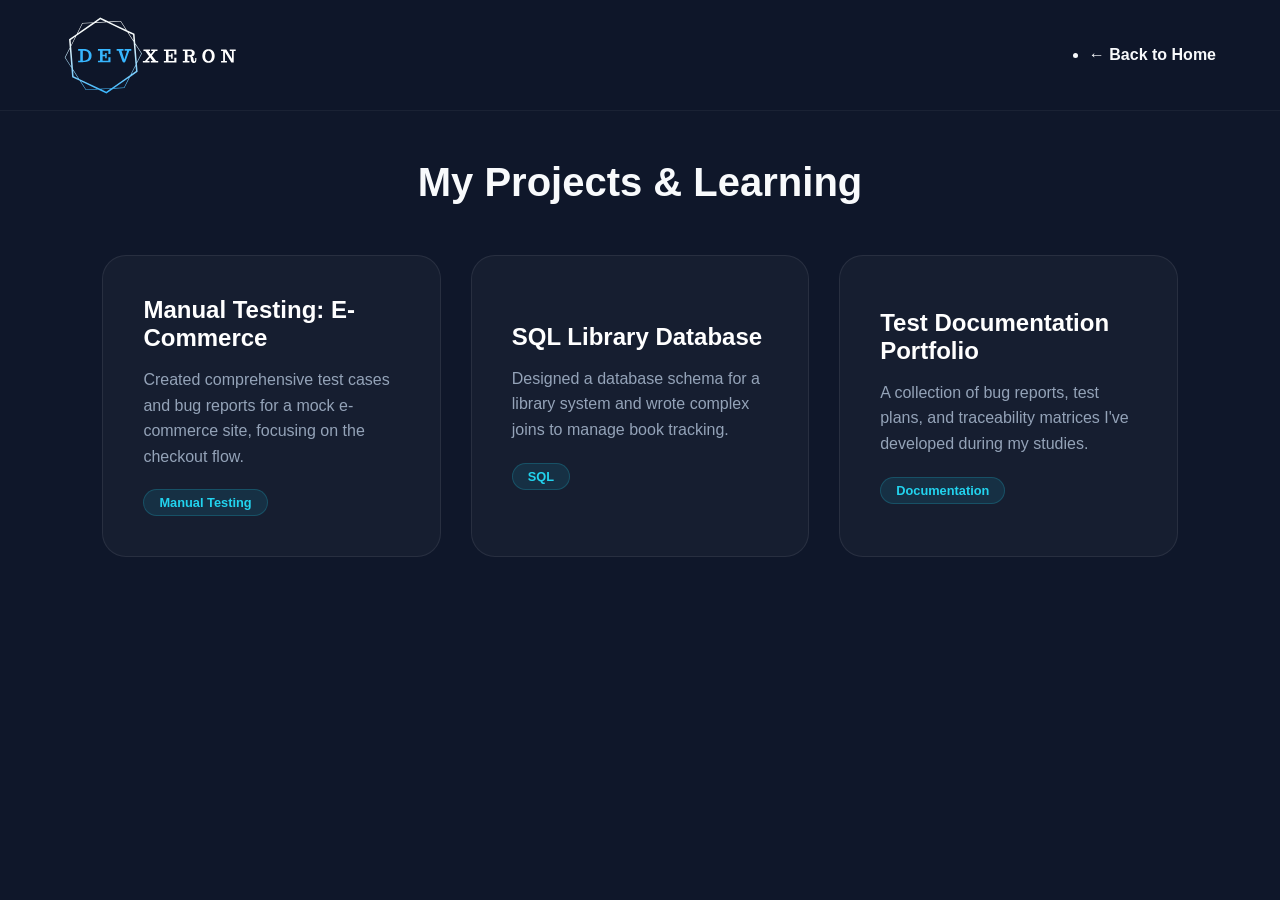
==== portfolio.html @ 234ac5cc "Devxeron website: improved the code, separated portfolio from main html file and css file, improved " ====
<!DOCTYPE html>
<html lang="en">
<head>
    <meta charset="UTF-8">
    <meta name="viewport" content="width=device-width, initial-scale=1.0">
    <title>Devxeron | Projects</title>
    <link rel="stylesheet" href="portfolio-style.css">
</head>
<body>

<nav class="navbar">
    <div class="nav-container">
        <a href="index.html" class="logo-wrapper">
            <div class="logo-box">
                <img src="Images/Hexagon_Shape-cropped.svg" alt="" class="gear-rotate">
                <img src="Images/Devxeron_Logo-cropped.svg" alt="Devxeron" class="brand-text">
            </div>
        </a>
        <ul class="nav-links">
            <li><a href="index.html">← Back to Home</a></li>
        </ul>
    </div>
</nav>

<section class="project-page">
    <div class="container">
        <h2 class="section-title">My Projects & Learning</h2>
        <div class="project-grid">

            <div class="portfolio-card">
                <h3>Manual Testing: E-Commerce</h3>
                <p>Created comprehensive test cases and bug reports for a mock e-commerce site, focusing on the checkout flow.</p>
                <div class="tag">Manual Testing</div>
            </div>

            <div class="portfolio-card">
                <h3>SQL Library Database</h3>
                <p>Designed a database schema for a library system and wrote complex joins to manage book tracking.</p>
                <div class="tag">SQL</div>
            </div>

            <div class="portfolio-card">
                <h3>Test Documentation Portfolio</h3>
                <p>A collection of bug reports, test plans, and traceability matrices I've developed during my studies.</p>
                <div class="tag">Documentation</div>
            </div>

        </div>
    </div>
</section>

</body>
</html>
---- portfolio-style.css ----
/* --- 1. CORE VARIABLES --- */
:root {
    --bg-dark: #0f172a;
    --accent: #22d3ee;
    --text-white: #f8fafc;
    --text-dim: #94a3b8;
    --transition: all 0.3s cubic-bezier(0.4, 0, 0.2, 1);
}

* { margin: 0; padding: 0; box-sizing: border-box; }
body {
    background-color: var(--bg-dark);
    color: var(--text-white);
    font-family: 'Inter', sans-serif;
    overflow-x: hidden;
}

/* --- 2. NAVBAR (Fixed Height) --- */
.navbar {
    position: fixed; top: 0; width: 100%; padding: 15px 0;
    background: rgba(15, 23, 42, 0.98); backdrop-filter: blur(12px);
    z-index: 2000; border-bottom: 1px solid rgba(255, 255, 255, 0.05);
}
.nav-container {
    display: flex; justify-content: space-between; align-items: center;
    padding: 0 5%; max-width: 1400px; margin: 0 auto;
}
.logo-box { position: relative; display: flex; align-items: center; height: 80px; cursor: pointer; }
.gear-rotate { height: 100%; width: auto; position: absolute; left: -1px; z-index: 1; animation: gear-spin 15s linear infinite; }
.brand-text { height: 26px; width: auto; position: relative; z-index: 2; margin-left: 12px; }
@keyframes gear-spin { from { transform: rotate(0deg); } to { transform: rotate(360deg); } }
.nav-links a { text-decoration: none; color: var(--text-white); font-weight: 600; }

/* --- 3. PAGE SPACING (SOLVES OVERLAP) --- */
.project-page {
    padding: 160px 8% 80px; /* High padding to clear the navbar */
}
.section-title {
    font-size: 2.5rem; font-weight: 800; text-align: center; margin-bottom: 50px;
}

/* --- 4. THE GRID --- */
.project-grid {
    display: grid;
    grid-template-columns: repeat(auto-fit, minmax(300px, 1fr));
    gap: 30px;
    max-width: 1200px;
    margin: 0 auto;
}

/* --- 5. THE CARDS (POPUP & WHITE TEXT) --- */
.portfolio-card {
    background: rgba(255, 255, 255, 0.03);
    padding: 40px;
    border-radius: 24px;
    border: 1px solid rgba(255, 255, 255, 0.08);
    transition: var(--transition); /* This enables the "pop" feel */
    display: flex;
    flex-direction: column;
    justify-content: center;
    position: relative;
}

/* The "Popup" effect on hover */
.portfolio-card:hover {
    transform: translateY(-12px) scale(1.02); /* Moves up and grows slightly */
    background: rgba(255, 255, 255, 0.06);
    border-color: var(--accent);
    box-shadow: 0 20px 40px rgba(0, 0, 0, 0.4);
}

.portfolio-card h3 {
    color: #ffffff !important; /* Force White */
    margin-bottom: 15px;
    font-size: 1.5rem;
    font-weight: 700;
}

.portfolio-card p {
    color: var(--text-dim);
    font-size: 1rem;
    line-height: 1.6;
}

.tag {
    display: inline-block;
    background: rgba(34, 211, 238, 0.1);
    color: var(--accent);
    padding: 5px 15px;
    border-radius: 20px;
    font-size: 0.8rem;
    font-weight: 700;
    margin-top: 20px;
    width: fit-content;
    border: 1px solid rgba(34, 211, 238, 0.2);
}

/* --- 6. MOBILE OVERLAP FIX --- */
@media screen and (max-width: 768px) {
    .project-page {
        padding-top: 200px; /* Extra space because navbar stacks on mobile */
        padding-left: 20px;
        padding-right: 20px;
    }
    .nav-container {
        flex-direction: column;
        gap: 15px;
    }
    .section-title {
        font-size: 1.8rem;
    }
    .portfolio-card {
        padding: 30px;
    }
}
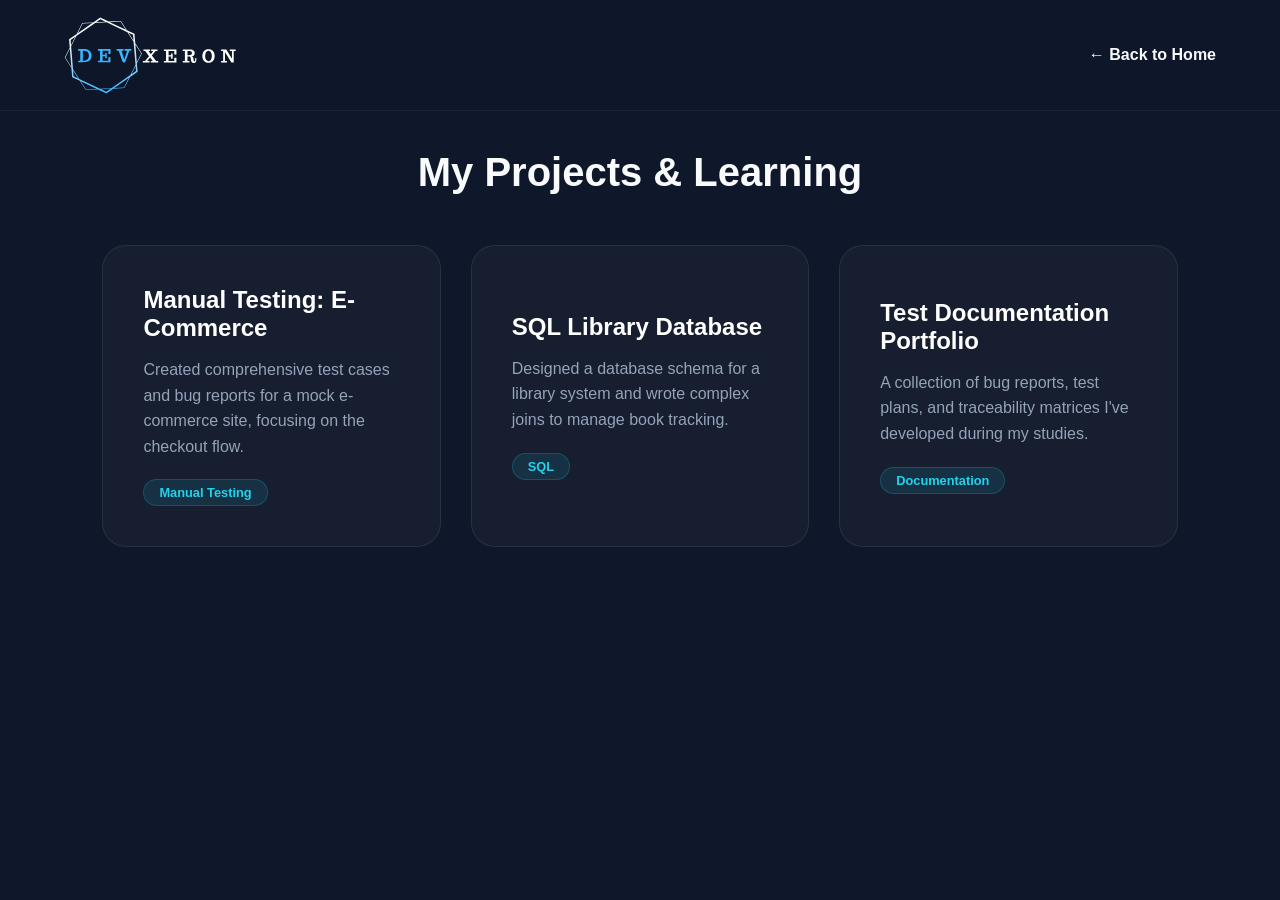
==== commit 541ade99: "Devxeron website: Mobile view changes, some bug fixes, some adjustments" ====
--- a/portfolio.html
+++ b/portfolio.html
@@ -10,18 +10,23 @@
 
 <nav class="navbar">
     <div class="nav-container">
+        <!-- Logo Wrapper (Left Side) -->
         <a href="index.html" class="logo-wrapper">
             <div class="logo-box">
                 <img src="Images/Hexagon_Shape-cropped.svg" alt="" class="gear-rotate">
                 <img src="Images/Devxeron_Logo-cropped.svg" alt="Devxeron" class="brand-text">
             </div>
         </a>
+
+        <!-- REMOVED THE EXTRA </a> TAG FROM HERE -->
+
         <ul class="nav-links">
             <li><a href="index.html">← Back to Home</a></li>
         </ul>
     </div>
 </nav>
-
+    </div>
+</nav>
 <section class="project-page">
     <div class="container">
         <h2 class="section-title">My Projects & Learning</h2>
--- a/portfolio-style.css
+++ b/portfolio-style.css
@@ -28,12 +28,39 @@
 .logo-box { position: relative; display: flex; align-items: center; height: 80px; cursor: pointer; }
 .gear-rotate { height: 100%; width: auto; position: absolute; left: -1px; z-index: 1; animation: gear-spin 15s linear infinite; }
 .brand-text { height: 26px; width: auto; position: relative; z-index: 2; margin-left: 12px; }
+
 @keyframes gear-spin { from { transform: rotate(0deg); } to { transform: rotate(360deg); } }
-.nav-links a { text-decoration: none; color: var(--text-white); font-weight: 600; }
 
+/* --- 2. NAVBAR REPAIR --- */
+
+/* 1. Target the list container */
+.nav-links {
+    display: flex;
+    list-style: none !important;
+    list-style-type: none !important;
+    margin: 0;
+    padding: 0;
+}
+
+/* 2. Target the list item (This kills the ::marker) */
+.nav-links li {
+    list-style: none !important;
+    list-style-type: none !important;
+    display: block; /* Changing from list-item to block kills the marker bubble */
+    margin: 0;
+    padding: 0;
+}
+
+/* 3. Your existing link styles */
+.nav-links a {
+    text-decoration: none;
+    color: var(--text-white);
+    font-weight: 600;
+    display: inline-block;
+}
 /* --- 3. PAGE SPACING (SOLVES OVERLAP) --- */
 .project-page {
-    padding: 160px 8% 80px; /* High padding to clear the navbar */
+    padding: 150px 8% 80px; /* High padding to clear the navbar */
 }
 .section-title {
     font-size: 2.5rem; font-weight: 800; text-align: center; margin-bottom: 50px;
@@ -95,21 +122,57 @@
     border: 1px solid rgba(34, 211, 238, 0.2);
 }
 
-/* --- 6. MOBILE OVERLAP FIX --- */
+/* --- 6. MOBILE REFINEMENT --- */
 @media screen and (max-width: 768px) {
+    /* Navbar height and alignment */
+    .navbar { padding: 5px 0; }
+
+    .nav-container {
+        flex-direction: row !important; /* Prevents stacking */
+        justify-content: space-between !important;
+        padding: 10px 20px;
+    }
+
+     /* 1. This controls the height of the logo and the navbar area */
+            .logo-box {
+                height: 75px; /* Reduced from 80px to make the bar thinner */
+            }
+
+            /* 2. This controls the actual text/image inside the logo box */
+            .brand-text {
+                height: 25px; /* Keeps the logo proportional to the new smaller bar */
+                margin-left: 10px;
+        /* This ensures it stays vertically centered with the gear */
+                display: block;
+            }
+
+            /* 3. This reduces the padding around the navbar */
+            .navbar {
+                padding: 5px 0;
+            }/* Forces logo to show */
+
+    /* Back Button Styling */
+    .nav-links a {
+        font-size: 0.85rem;
+        padding: 8px 12px;
+        border: 1px solid rgba(255, 255, 255, 0.1);
+        border-radius: 8px;
+        background: rgba(255, 255, 255, 0.03);
+    }
+
+    /* Page Spacing */
     .project-page {
-        padding-top: 200px; /* Extra space because navbar stacks on mobile */
+        padding-top: 120px; /* Reduced since navbar is no longer stacking */
         padding-left: 20px;
         padding-right: 20px;
     }
-    .nav-container {
-        flex-direction: column;
-        gap: 15px;
-    }
+
     .section-title {
         font-size: 1.8rem;
+        margin-bottom: 30px;
     }
-    .portfolio-card {
-        padding: 30px;
+
+    .project-grid {
+        grid-template-columns: 1fr; /* Stack cards on mobile */
     }
 }
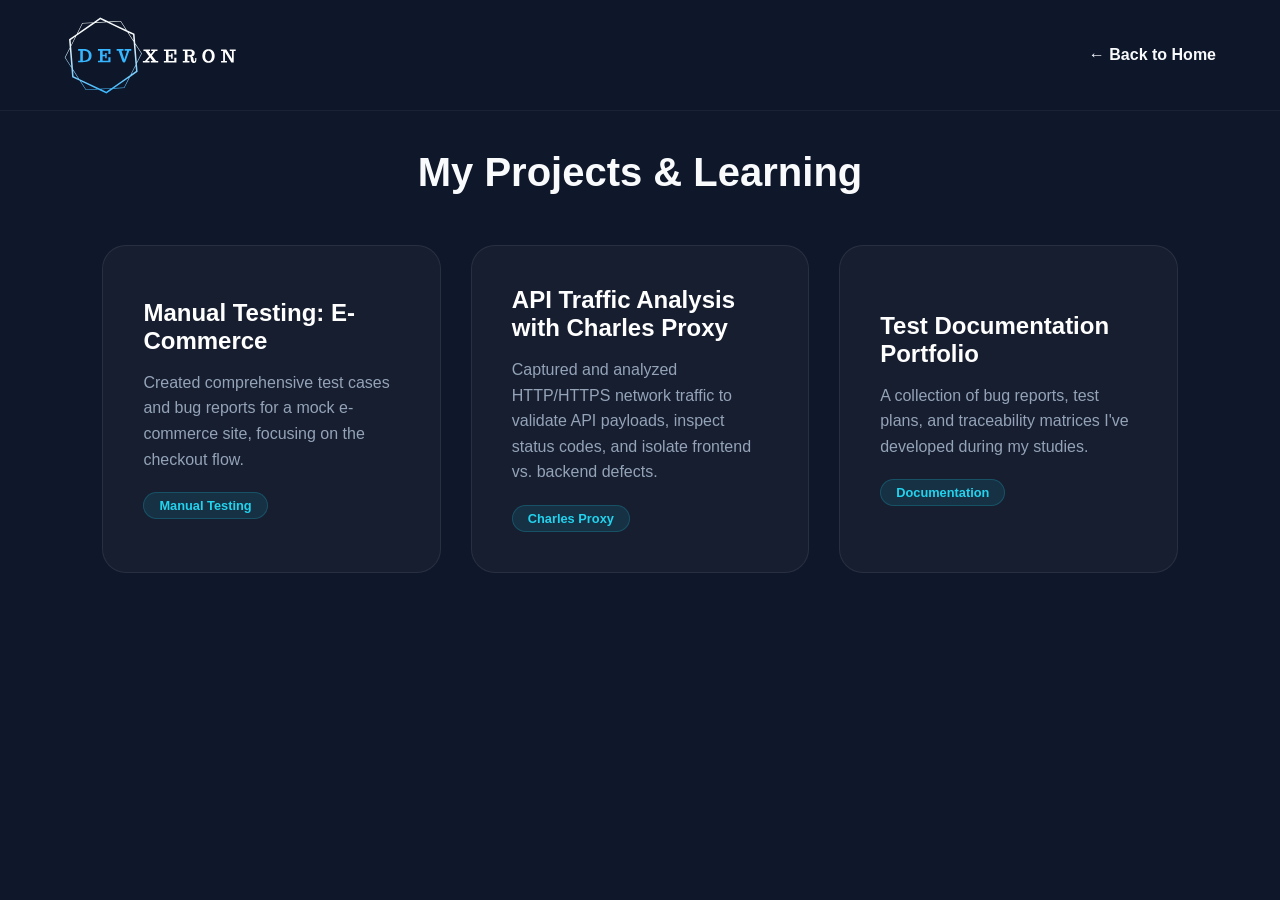
==== commit 9d48d436: "some changes and updates in portfolio Html" ====
--- a/portfolio.html
+++ b/portfolio.html
@@ -10,16 +10,13 @@
 
 <nav class="navbar">
     <div class="nav-container">
-        <!-- Logo Wrapper (Left Side) -->
+        <!-- Logo Wrapper  -->
         <a href="index.html" class="logo-wrapper">
             <div class="logo-box">
                 <img src="Images/Hexagon_Shape-cropped.svg" alt="" class="gear-rotate">
                 <img src="Images/Devxeron_Logo-cropped.svg" alt="Devxeron" class="brand-text">
             </div>
         </a>
-
-        <!-- REMOVED THE EXTRA </a> TAG FROM HERE -->
-
         <ul class="nav-links">
             <li><a href="index.html">← Back to Home</a></li>
         </ul>
@@ -39,9 +36,9 @@
             </div>
 
             <div class="portfolio-card">
-                <h3>SQL Library Database</h3>
-                <p>Designed a database schema for a library system and wrote complex joins to manage book tracking.</p>
-                <div class="tag">SQL</div>
+                <h3>API Traffic Analysis with Charles Proxy</h3>
+                <p>Captured and analyzed HTTP/HTTPS network traffic to validate API payloads, inspect status codes, and isolate frontend vs. backend defects.</p>
+                <div class="tag">Charles Proxy</div>
             </div>
 
             <div class="portfolio-card">
--- a/portfolio-style.css
+++ b/portfolio-style.css
@@ -1,4 +1,5 @@
-/* --- 1. CORE VARIABLES --- */
+/* --- Core and Variables--- */
+
 :root {
     --bg-dark: #0f172a;
     --accent: #22d3ee;
@@ -15,7 +16,7 @@
     overflow-x: hidden;
 }
 
-/* --- 2. NAVBAR (Fixed Height) --- */
+/* --- NavBar --- */
 .navbar {
     position: fixed; top: 0; width: 100%; padding: 15px 0;
     background: rgba(15, 23, 42, 0.98); backdrop-filter: blur(12px);
@@ -31,9 +32,6 @@
 
 @keyframes gear-spin { from { transform: rotate(0deg); } to { transform: rotate(360deg); } }
 
-/* --- 2. NAVBAR REPAIR --- */
-
-/* 1. Target the list container */
 .nav-links {
     display: flex;
     list-style: none !important;
@@ -42,31 +40,32 @@
     padding: 0;
 }
 
-/* 2. Target the list item (This kills the ::marker) */
 .nav-links li {
     list-style: none !important;
     list-style-type: none !important;
-    display: block; /* Changing from list-item to block kills the marker bubble */
+    display: block;
     margin: 0;
     padding: 0;
 }
 
-/* 3. Your existing link styles */
 .nav-links a {
     text-decoration: none;
     color: var(--text-white);
     font-weight: 600;
     display: inline-block;
 }
-/* --- 3. PAGE SPACING (SOLVES OVERLAP) --- */
+
+/* --- Page Spacing --- */
+
 .project-page {
-    padding: 150px 8% 80px; /* High padding to clear the navbar */
+    padding: 150px 8% 80px;
 }
 .section-title {
     font-size: 2.5rem; font-weight: 800; text-align: center; margin-bottom: 50px;
 }
 
-/* --- 4. THE GRID --- */
+/* --- The Grid --- */
+
 .project-grid {
     display: grid;
     grid-template-columns: repeat(auto-fit, minmax(300px, 1fr));
@@ -75,29 +74,31 @@
     margin: 0 auto;
 }
 
-/* --- 5. THE CARDS (POPUP & WHITE TEXT) --- */
+/* --- Portfolio or project Cards --- */
+
 .portfolio-card {
     background: rgba(255, 255, 255, 0.03);
     padding: 40px;
     border-radius: 24px;
     border: 1px solid rgba(255, 255, 255, 0.08);
-    transition: var(--transition); /* This enables the "pop" feel */
+    transition: var(--transition);
     display: flex;
     flex-direction: column;
     justify-content: center;
     position: relative;
 }
 
-/* The "Popup" effect on hover */
+/* The Popup effect on hover */
+
 .portfolio-card:hover {
-    transform: translateY(-12px) scale(1.02); /* Moves up and grows slightly */
+    transform: translateY(-12px) scale(1.02);
     background: rgba(255, 255, 255, 0.06);
     border-color: var(--accent);
     box-shadow: 0 20px 40px rgba(0, 0, 0, 0.4);
 }
 
 .portfolio-card h3 {
-    color: #ffffff !important; /* Force White */
+    color: #ffffff !important;
     margin-bottom: 15px;
     font-size: 1.5rem;
     font-weight: 700;
@@ -122,36 +123,33 @@
     border: 1px solid rgba(34, 211, 238, 0.2);
 }
 
-/* --- 6. MOBILE REFINEMENT --- */
+/* ---  Mobile View --- */
+
 @media screen and (max-width: 768px) {
-    /* Navbar height and alignment */
     .navbar { padding: 5px 0; }
 
     .nav-container {
-        flex-direction: row !important; /* Prevents stacking */
+        flex-direction: row !important;
         justify-content: space-between !important;
         padding: 10px 20px;
     }
 
-     /* 1. This controls the height of the logo and the navbar area */
-            .logo-box {
-                height: 75px; /* Reduced from 80px to make the bar thinner */
-            }
+/* Logo Logic */
 
-            /* 2. This controls the actual text/image inside the logo box */
-            .brand-text {
-                height: 25px; /* Keeps the logo proportional to the new smaller bar */
-                margin-left: 10px;
-        /* This ensures it stays vertically centered with the gear */
-                display: block;
-            }
+    .logo-box {
+        height: 75px;
+        }
 
-            /* 3. This reduces the padding around the navbar */
-            .navbar {
-                padding: 5px 0;
-            }/* Forces logo to show */
+    .brand-text {
+        height: 25px;
+        margin-left: 10px;
+        display: block;
+        }
+    .navbar {
+        padding: 5px 0;
+        }
 
-    /* Back Button Styling */
+/* Back Button Styling */
     .nav-links a {
         font-size: 0.85rem;
         padding: 8px 12px;
@@ -160,9 +158,9 @@
         background: rgba(255, 255, 255, 0.03);
     }
 
-    /* Page Spacing */
+/* Page Spacing */
     .project-page {
-        padding-top: 120px; /* Reduced since navbar is no longer stacking */
+        padding-top: 120px;
         padding-left: 20px;
         padding-right: 20px;
     }
@@ -173,6 +171,6 @@
     }
 
     .project-grid {
-        grid-template-columns: 1fr; /* Stack cards on mobile */
+        grid-template-columns: 1fr;
     }
 }
